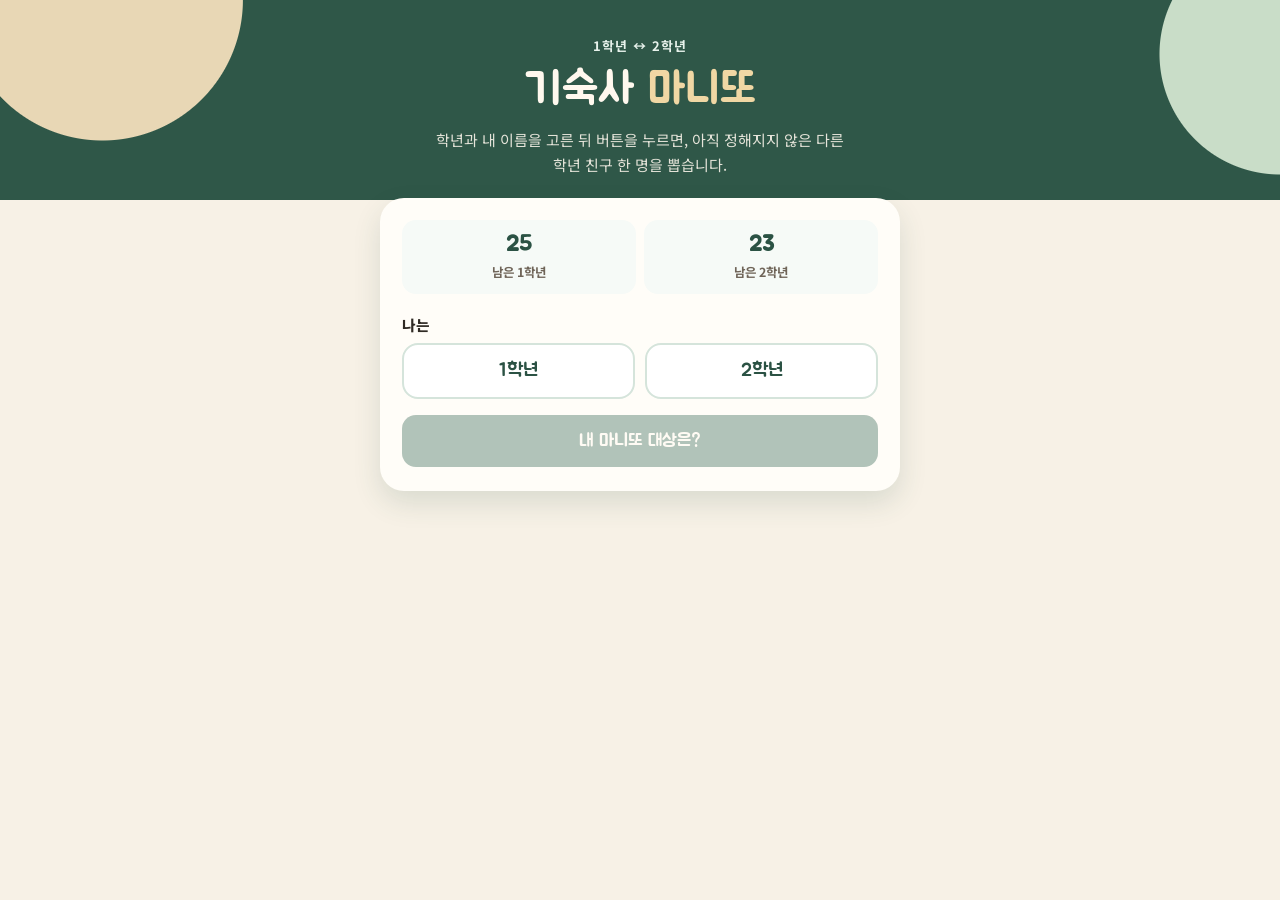
==== 기숙사마니또/index.html @ 25094e4f "Publish dorm manitto draw on an ASCII GitHub Pages path. Co-authored-by: Cursor <cursoragent@cursor." ====
<!DOCTYPE html>
<html lang="ko">
  <head>
    <meta charset="UTF-8" />
    <meta name="viewport" content="width=device-width, initial-scale=1.0" />
    <title>기숙사 마니또</title>
    <link rel="preconnect" href="https://fonts.googleapis.com" />
    <link rel="preconnect" href="https://fonts.gstatic.com" crossorigin />
    <link
      href="https://fonts.googleapis.com/css2?family=Jua&family=Noto+Sans+KR:wght@400;500;700;800&display=swap"
      rel="stylesheet"
    />
    <link rel="stylesheet" href="style.css" />
  </head>
  <body>
    <div class="bg-deco" aria-hidden="true"></div>
    <div class="app">
      <header class="hero">
        <p class="eyebrow">1학년 ↔ 2학년</p>
        <h1>기숙사 <span>마니또</span></h1>
        <p class="lead">
          학년과 내 이름을 고른 뒤 버튼을 누르면, 아직 정해지지 않은 다른 학년 친구 한 명을 뽑습니다.
        </p>
      </header>

      <section class="card" id="formCard">
        <div class="stats" id="stats"></div>

        <div class="field">
          <p class="field-label">나는</p>
          <div class="grade-row" role="group" aria-label="학년 선택">
            <button type="button" class="grade-btn" data-grade="1" id="grade1Btn">1학년</button>
            <button type="button" class="grade-btn" data-grade="2" id="grade2Btn">2학년</button>
          </div>
        </div>

        <div class="field hidden" id="nameField">
          <label class="field-label" for="nameSelect">내 이름 (학번)</label>
          <select id="nameSelect">
            <option value="">이름을 선택하세요</option>
          </select>
        </div>

        <p class="error" id="formError" hidden></p>
        <button type="button" class="btn btn-main" id="drawBtn" disabled>내 마니또 대상은?</button>
      </section>

      <section class="card result-card hidden" id="resultCard">
        <p class="result-kicker" id="resultKicker">나의 마니또 대상</p>
        <p class="result-name" id="resultName"></p>
        <p class="result-id" id="resultId"></p>
        <p class="result-note" id="resultNote"></p>
        <button type="button" class="btn btn-main" id="nextBtn">화면 가리고 다음 친구</button>
      </section>

      <p class="reset-wrap hidden" id="resetWrap">
        <button type="button" class="reset-btn" id="resetBtn">모든 추첨 초기화</button>
      </p>
    </div>
    <script src="app.js"></script>
  </body>
</html>
---- 기숙사마니또/style.css ----
:root {
  --cream: #f7f1e6;
  --ink: #2f2a24;
  --muted: #6f6458;
  --sage: #3d6b5a;
  --sage-deep: #2b5244;
  --coral: #c45c4a;
  --card: #fffdf8;
  --shadow: 0 12px 28px rgba(43, 82, 68, 0.14);
  --font-display: "Jua", "Noto Sans KR", sans-serif;
  --font-body: "Noto Sans KR", "Apple SD Gothic Neo", sans-serif;
}

* {
  box-sizing: border-box;
}

body {
  margin: 0;
  min-height: 100vh;
  font-family: var(--font-body);
  color: var(--ink);
  background:
    radial-gradient(circle at 8% 0%, #e8d7b5 0 140px, transparent 141px),
    radial-gradient(circle at 100% 6%, #c9ddc8 0 120px, transparent 121px),
    linear-gradient(180deg, #2f5748 0 200px, var(--cream) 200px 100%);
}

.bg-deco {
  pointer-events: none;
  position: fixed;
  inset: 0;
}

.app {
  width: min(520px, calc(100% - 32px));
  margin: 0 auto;
  padding: 36px 0 64px;
  position: relative;
  z-index: 1;
}

.hero {
  color: #fff8ee;
  margin-bottom: 20px;
  text-align: center;
}

.eyebrow {
  margin: 0 0 8px;
  font-size: 13px;
  letter-spacing: 0.08em;
  font-weight: 700;
  color: #e8f3ec;
}

h1 {
  font-family: var(--font-display);
  font-size: clamp(32px, 8vw, 44px);
  font-weight: 400;
  margin: 0 0 10px;
}

h1 span {
  color: #f0d7a4;
}

.lead {
  margin: 0 auto;
  max-width: 420px;
  line-height: 1.65;
  color: rgba(255, 248, 238, 0.88);
  font-size: 15px;
}

.card {
  background: var(--card);
  border-radius: 24px;
  padding: 22px 22px 24px;
  margin-bottom: 16px;
  box-shadow: var(--shadow);
}

.hidden {
  display: none !important;
}

.stats {
  display: grid;
  grid-template-columns: 1fr 1fr;
  gap: 8px;
  margin-bottom: 20px;
}

.stat {
  background: #f6faf7;
  border-radius: 14px;
  padding: 12px 10px;
  text-align: center;
}

.stat b {
  display: block;
  font-family: var(--font-display);
  font-size: 1.35rem;
  color: var(--sage-deep);
}

.stat span {
  font-size: 0.78rem;
  color: var(--muted);
  font-weight: 700;
}

.field {
  margin-bottom: 16px;
}

.field-label {
  display: block;
  margin: 0 0 8px;
  font-weight: 800;
  font-size: 0.92rem;
}

.grade-row {
  display: grid;
  grid-template-columns: 1fr 1fr;
  gap: 10px;
}

.grade-btn {
  height: 56px;
  border: 2px solid #d5e4db;
  border-radius: 16px;
  background: #fff;
  font-family: var(--font-display);
  font-size: 1.2rem;
  color: var(--sage-deep);
  cursor: pointer;
}

.grade-btn.selected {
  background: var(--sage);
  border-color: var(--sage);
  color: #fff8ee;
}

select {
  width: 100%;
  height: 52px;
  border-radius: 14px;
  border: 1px solid #d7cbb8;
  padding: 0 14px;
  font-family: inherit;
  font-size: 1rem;
  background: #fff;
}

.error {
  margin: 0 0 12px;
  color: var(--coral);
  font-weight: 700;
  font-size: 0.9rem;
  line-height: 1.5;
}

.btn {
  border: 0;
  border-radius: 14px;
  font-family: var(--font-display);
  font-size: 1.15rem;
  padding: 14px 20px;
  cursor: pointer;
  width: 100%;
}

.btn:disabled {
  opacity: 0.4;
  cursor: not-allowed;
}

.btn-main {
  background: var(--sage);
  color: #fff8ee;
}

.btn-main:hover:not(:disabled) {
  background: var(--sage-deep);
}

.result-card {
  text-align: center;
  padding: 28px 22px;
}

.result-kicker {
  margin: 0 0 8px;
  font-weight: 800;
  color: var(--sage);
  font-size: 0.9rem;
}

.result-name {
  margin: 0;
  font-family: var(--font-display);
  font-size: clamp(2rem, 8vw, 2.6rem);
  color: var(--sage-deep);
}

.result-id {
  margin: 6px 0 14px;
  font-size: 1.05rem;
  color: var(--muted);
  font-weight: 700;
}

.result-note {
  margin: 0 0 18px;
  font-size: 0.88rem;
  color: var(--muted);
  line-height: 1.5;
}

.result-card.blocked .result-name {
  font-size: 1.35rem;
  color: var(--coral);
}

.reset-wrap {
  text-align: center;
  margin: 8px 0 0;
}

.reset-btn {
  border: 0;
  background: transparent;
  color: #8a7d70;
  font-size: 0.8rem;
  text-decoration: underline;
  cursor: pointer;
  font-family: inherit;
}
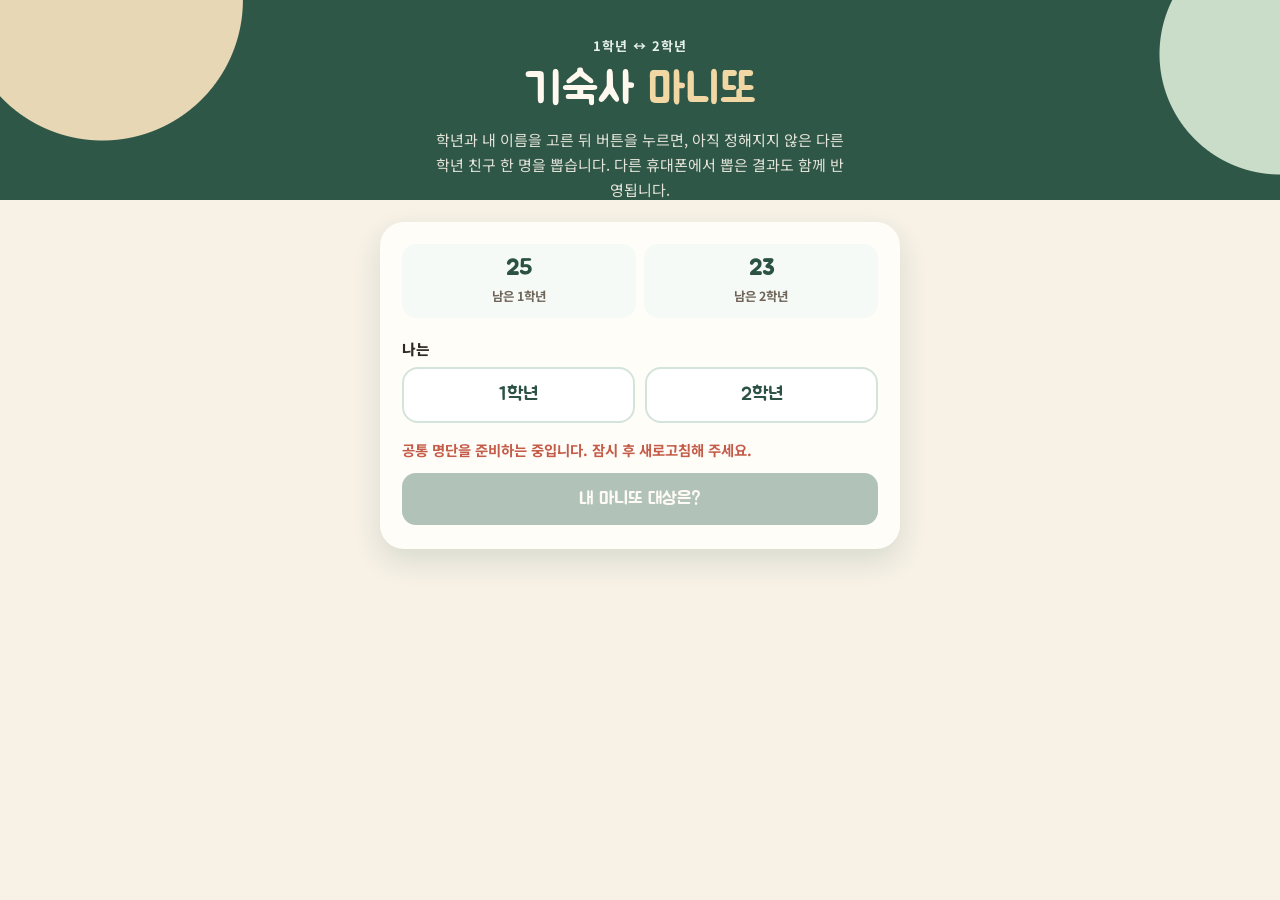
==== commit fca38acd: "Share manitto draws across phones with a common store. Co-authored-by: Cursor <cursoragent@cursor.co" ====
--- a/기숙사마니또/index.html
+++ b/기숙사마니또/index.html
@@ -20,6 +20,7 @@
         <h1>기숙사 <span>마니또</span></h1>
         <p class="lead">
           학년과 내 이름을 고른 뒤 버튼을 누르면, 아직 정해지지 않은 다른 학년 친구 한 명을 뽑습니다.
+          다른 휴대폰에서 뽑은 결과도 함께 반영됩니다.
         </p>
       </header>
 
@@ -57,6 +58,7 @@
         <button type="button" class="reset-btn" id="resetBtn">모든 추첨 초기화</button>
       </p>
     </div>
+    <script src="store-config.js"></script>
     <script src="app.js"></script>
   </body>
 </html>
